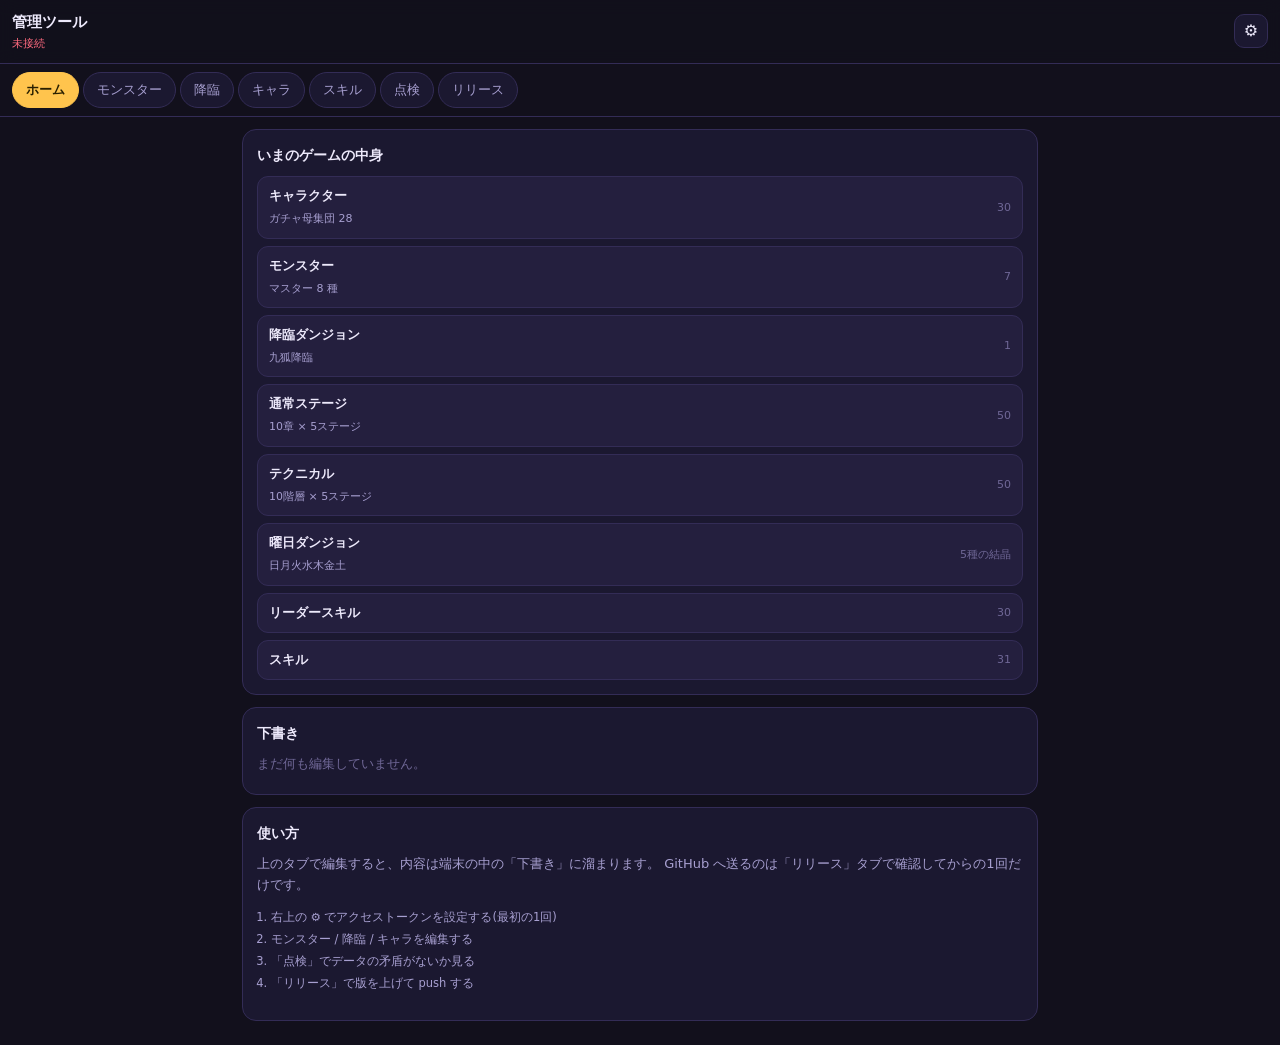
==== admin/index.html @ 15f5174f "管理ツール(admin/)を新設する ゲーム本体とは別のPWA。モンスター・降臨・キャラクターを編集して GitHub へ直接 push する。  ■ 仕組み 編集内容はすぐ送らず端末の下書き(loc" ====
<!doctype html>
<html lang="ja">
<head>
<meta charset="utf-8">
<meta name="viewport" content="width=device-width, initial-scale=1, viewport-fit=cover">
<title>オーラコネクト 管理ツール</title>
<meta name="robots" content="noindex, nofollow">
<meta name="theme-color" content="#12101c">
<meta name="apple-mobile-web-app-capable" content="yes">
<meta name="apple-mobile-web-app-title" content="ACB管理">
<meta name="apple-mobile-web-app-status-bar-style" content="black-translucent">
<!-- admin/sw.js の CACHE_NAME に必ずそろえる -->
<meta name="admin-version" content="1">
<link rel="manifest" href="./manifest.json">
<link rel="icon" href="./icon.svg" type="image/svg+xml">
<link rel="apple-touch-icon" href="./icon-180.png">
<link rel="stylesheet" href="./css/admin.css">
</head>
<body>

<header class="appbar">
  <button class="icon-btn" id="backBtn" hidden aria-label="戻る">‹</button>
  <div class="appbar-title">
    <strong id="screenTitle">管理ツール</strong>
    <span class="repo-chip" id="repoChip">未接続</span>
  </div>
  <button class="icon-btn" id="settingsBtn" aria-label="設定">⚙</button>
</header>

<nav class="tabs" id="tabs">
  <button data-go="home" class="tab on">ホーム</button>
  <button data-go="enemies" class="tab">モンスター</button>
  <button data-go="raids" class="tab">降臨</button>
  <button data-go="characters" class="tab">キャラ</button>
  <button data-go="skills" class="tab">スキル</button>
  <button data-go="tools" class="tab">点検</button>
  <button data-go="release" class="tab">リリース<span class="badge" id="draftBadge" hidden>0</span></button>
</nav>

<main id="view" class="view"></main>

<div id="modalHost" hidden></div>
<div id="toast" class="toast"></div>

<noscript>このツールは JavaScript が必要です。</noscript>
<script type="module" src="./js/main.js"></script>
</body>
</html>
---- admin/css/admin.css ----
/* =========================================================
 * admin.css — 管理ツールの見た目
 * ゲーム本体とは別物なので、読みやすさ優先の実務的な作り。
 * =======================================================*/
:root{
  --bg:#12101c; --panel:#1b1830; --panel-2:#241f3e; --line:#332c56;
  --ink:#EDE9FB; --ink-dim:#A79FD0; --ink-faint:#6F6796;
  --accent:#FFC44D; --ok:#5BE08C; --ng:#FF6B7F; --link:#8FD8FF;
  color-scheme:dark;
}
*{box-sizing:border-box;}
html,body{margin:0;background:var(--bg);color:var(--ink);
  font:14px/1.6 system-ui,-apple-system,"Hiragino Sans","Noto Sans JP",sans-serif;}
body{padding-bottom:env(safe-area-inset-bottom,0px);}
img{max-width:100%;}
[hidden]{display:none!important;}
button,input,select,textarea{font:inherit;color:inherit;}

/* --- 上のバー --- */
.appbar{position:sticky;top:0;z-index:20;display:flex;align-items:center;gap:8px;
  padding:calc(env(safe-area-inset-top,0px) + 10px) 12px 10px;
  background:rgba(18,16,28,.94);backdrop-filter:blur(8px);border-bottom:1px solid var(--line);}
.appbar-title{flex:1;min-width:0;display:flex;flex-direction:column;gap:2px;}
.appbar-title strong{font-size:15px;}
.repo-chip{font-size:10.5px;color:var(--ink-faint);font-family:ui-monospace,monospace;
  white-space:nowrap;overflow:hidden;text-overflow:ellipsis;}
.repo-chip.ok{color:var(--ok);}
.repo-chip.ng{color:var(--ng);}
.icon-btn{width:34px;height:34px;flex:0 0 34px;border:1px solid var(--line);border-radius:10px;
  background:var(--panel);font-size:16px;line-height:1;cursor:pointer;
  -webkit-appearance:none;appearance:none;}

/* --- タブ --- */
.tabs{position:sticky;top:calc(env(safe-area-inset-top,0px) + 55px);z-index:19;
  display:flex;gap:4px;overflow-x:auto;padding:8px 12px;background:var(--bg);
  border-bottom:1px solid var(--line);scrollbar-width:none;}
.tabs::-webkit-scrollbar{display:none;}
.tab{position:relative;flex:0 0 auto;padding:7px 13px;border:1px solid var(--line);
  border-radius:999px;background:var(--panel);color:var(--ink-dim);font-size:12.5px;
  cursor:pointer;-webkit-appearance:none;appearance:none;white-space:nowrap;}
.tab.on{background:var(--accent);border-color:var(--accent);color:#2a2000;font-weight:700;}
.badge{display:inline-block;min-width:16px;margin-left:5px;padding:0 4px;border-radius:9px;
  background:var(--ng);color:#fff;font-size:10px;font-weight:700;line-height:16px;text-align:center;}

/* --- 本文 --- */
.view{padding:12px;max-width:820px;margin:0 auto;}
.card{background:var(--panel);border:1px solid var(--line);border-radius:14px;
  padding:14px;margin-bottom:12px;}
.card-head{display:flex;align-items:center;gap:8px;margin-bottom:10px;flex-wrap:wrap;}
.card-head h2{margin:0;font-size:14px;flex:1;min-width:120px;}
.card-actions{display:flex;gap:6px;flex-wrap:wrap;}
h2,h3{margin:0 0 8px;}
h3{font-size:13px;color:var(--ink-dim);}
p.lead{margin:0 0 10px;color:var(--ink-dim);font-size:13px;}
p.empty{margin:6px 0;color:var(--ink-faint);font-size:12.5px;}
.small{font-size:11.5px;}
.mono{font-family:ui-monospace,SFMono-Regular,Menlo,monospace;}
.ok{color:var(--ok);} .ng{color:var(--ng);}
.warn{margin:0 0 10px;padding:9px 11px;border-radius:10px;font-size:12px;
  background:rgba(255,107,127,.12);border:1px solid rgba(255,107,127,.4);color:#FFD9DF;}
.note{margin:0 0 10px;padding:9px 11px;border-radius:10px;font-size:12px;
  background:rgba(143,216,255,.10);border:1px solid rgba(143,216,255,.3);color:#D6F1FF;}
pre.err,pre.diff{overflow-x:auto;padding:10px;border-radius:10px;background:#0e0c18;
  border:1px solid var(--line);font-size:11px;line-height:1.5;
  font-family:ui-monospace,SFMono-Regular,Menlo,monospace;}

/* --- ボタン --- */
.btn{padding:8px 14px;border:1px solid var(--line);border-radius:10px;background:var(--panel-2);
  color:var(--ink);font-size:12.5px;cursor:pointer;-webkit-appearance:none;appearance:none;}
.btn:disabled{opacity:.45;cursor:default;}
.btn.primary{background:var(--accent);border-color:var(--accent);color:#2a2000;font-weight:700;}
.btn.danger{background:rgba(255,107,127,.16);border-color:rgba(255,107,127,.5);color:#FFC6CE;}
.btn.wide{width:100%;}
.row-btns{display:flex;gap:8px;flex-wrap:wrap;margin:10px 0;}

/* --- 入力欄 --- */
.field{display:block;margin-bottom:10px;}
.field>span{display:block;margin-bottom:4px;font-size:11.5px;color:var(--ink-dim);}
.field .hint{margin-left:6px;color:var(--ink-faint);font-size:10.5px;}
.field input,.field select,.field textarea{width:100%;padding:8px 10px;border-radius:9px;
  border:1px solid var(--line);background:#100e1c;color:var(--ink);
  -webkit-appearance:none;appearance:none;}
.field textarea{resize:vertical;line-height:1.5;}
.grid2{display:grid;grid-template-columns:repeat(auto-fit,minmax(140px,1fr));gap:0 10px;}
.grid3{display:grid;grid-template-columns:repeat(auto-fit,minmax(96px,1fr));gap:0 10px;}

/* --- アイコン一覧 --- */
.icon-grid{display:grid;grid-template-columns:repeat(auto-fill,minmax(78px,1fr));gap:9px;}
.icon-cell{position:relative;padding:0;border:1px solid var(--line);border-radius:12px;
  background:var(--panel-2);cursor:pointer;overflow:hidden;text-align:center;
  -webkit-appearance:none;appearance:none;color:var(--ink);}
.icon-cell .thumb{display:block;width:100%;aspect-ratio:1;object-fit:cover;background:#0e0c18;}
.icon-cell .emoji{display:flex;align-items:center;justify-content:center;
  width:100%;aspect-ratio:1;font-size:30px;background:#0e0c18;}
.icon-cell .cap{display:block;padding:4px 3px 6px;font-size:10.5px;line-height:1.3;
  white-space:nowrap;overflow:hidden;text-overflow:ellipsis;}
.icon-cell .tagline{position:absolute;top:4px;left:4px;padding:1px 5px;border-radius:6px;
  background:rgba(0,0,0,.66);font-size:9.5px;}
.icon-cell .tagline.new{background:var(--accent);color:#2a2000;font-weight:700;}
.icon-cell.on{border-color:var(--accent);box-shadow:0 0 0 2px rgba(255,196,77,.3);}

/* --- 一覧の行 --- */
.rows{display:flex;flex-direction:column;gap:7px;}
.row{display:flex;align-items:center;gap:9px;padding:9px 11px;border-radius:11px;
  background:var(--panel-2);border:1px solid var(--line);text-align:left;width:100%;
  cursor:pointer;-webkit-appearance:none;appearance:none;color:var(--ink);}
.row .grow{flex:1;min-width:0;}
.row b{display:block;font-size:12.5px;}
.row .sub{font-size:11px;color:var(--ink-dim);}
.row .tail{flex:0 0 auto;font-size:11px;color:var(--ink-faint);font-variant-numeric:tabular-nums;}
.row.flat{cursor:default;}

.kv{display:grid;grid-template-columns:auto 1fr;gap:3px 12px;font-size:12px;margin:0 0 10px;}
.kv dt{color:var(--ink-faint);}
.kv dd{margin:0;font-variant-numeric:tabular-nums;}

table.data{width:100%;border-collapse:collapse;font-size:11.5px;}
table.data th,table.data td{padding:5px 7px;border-bottom:1px solid var(--line);text-align:left;}
table.data th{color:var(--ink-dim);font-weight:600;}
table.data td.num{text-align:right;font-variant-numeric:tabular-nums;}
.scroll-x{overflow-x:auto;}

/* --- フロア編集 --- */
.floor{border:1px solid var(--line);border-radius:12px;padding:10px;margin-bottom:9px;
  background:var(--panel-2);}
.floor-head{display:flex;align-items:center;gap:8px;margin-bottom:8px;}
.floor-head b{flex:1;font-size:12.5px;}
.slot{display:flex;align-items:center;gap:8px;padding:6px 8px;border-radius:9px;
  background:#100e1c;border:1px solid var(--line);margin-bottom:6px;}
.slot .grow{flex:1;min-width:0;}
.slot .mini{width:54px;padding:4px 6px;border-radius:7px;border:1px solid var(--line);
  background:#0b0a14;color:var(--ink);text-align:right;font-size:11.5px;}
/* 出現モンスターの枠。名前が読めないと配置できないので1行目を丸ごと使う */
.slot-stack{display:block;}
.slot-line{display:flex;align-items:center;gap:8px;}
.slot-line+.slot-line{margin-top:6px;}
.slot-line select,.slot-line .mini{padding:5px 7px;border-radius:7px;border:1px solid var(--line);
  background:#0b0a14;color:var(--ink);font-size:11.5px;}
.slot-line select.grow{flex:1;min-width:0;}
.slot-line label.small{display:flex;align-items:center;gap:4px;flex:0 0 auto;color:var(--ink-dim);}

/* --- 画像 --- */
.drop{display:block;padding:16px;border:1.5px dashed var(--line);border-radius:12px;
  text-align:center;color:var(--ink-dim);font-size:12px;cursor:pointer;background:#100e1c;}
.drop input{display:none;}
.shots{display:flex;gap:9px;flex-wrap:wrap;margin:9px 0;}
.shot{width:104px;}
.shot img{width:104px;height:104px;object-fit:cover;border-radius:10px;
  border:1px solid var(--line);background:#0e0c18;}
.shot.wide img{width:100%;height:auto;aspect-ratio:16/9;}
.shot .cap{display:block;font-size:10.5px;color:var(--ink-faint);margin-top:3px;word-break:break-all;}

/* --- モーダル --- */
#modalHost{position:fixed;inset:0;z-index:40;}
.modal-back{position:absolute;inset:0;background:rgba(6,5,12,.72);
  display:flex;align-items:flex-end;justify-content:center;padding:0;}
.modal{width:100%;max-width:640px;max-height:92vh;display:flex;flex-direction:column;
  background:var(--panel);border:1px solid var(--line);
  border-radius:16px 16px 0 0;overflow:hidden;}
.modal-head{display:flex;align-items:center;gap:8px;padding:12px 14px;
  border-bottom:1px solid var(--line);}
.modal-head h2{margin:0;flex:1;font-size:14px;}
.modal-body{padding:14px;overflow-y:auto;flex:1;}
.modal-foot{display:flex;gap:8px;justify-content:flex-end;padding:11px 14px;
  border-top:1px solid var(--line);padding-bottom:calc(11px + env(safe-area-inset-bottom,0px));}
@media (min-width:640px){
  .modal-back{align-items:center;padding:16px;}
  .modal{border-radius:16px;}
}

/* --- トースト --- */
.toast{position:fixed;left:50%;bottom:calc(20px + env(safe-area-inset-bottom,0px));
  transform:translate(-50%,14px);z-index:50;
  padding:10px 16px;border-radius:999px;background:#2b2547;border:1px solid var(--line);
  font-size:12.5px;opacity:0;pointer-events:none;transition:opacity .2s,transform .2s;
  max-width:calc(100vw - 32px);text-align:center;}
.toast.show{opacity:1;transform:translate(-50%,0);}
.toast.ng{background:#4a1f2a;border-color:rgba(255,107,127,.5);}
.toast.ok{background:#1e4030;border-color:rgba(91,224,140,.5);}

/* --- 進捗 --- */
.bar{height:6px;border-radius:3px;background:#0e0c18;overflow:hidden;margin:8px 0;}
.bar>i{display:block;height:100%;background:var(--accent);width:0;transition:width .2s;}
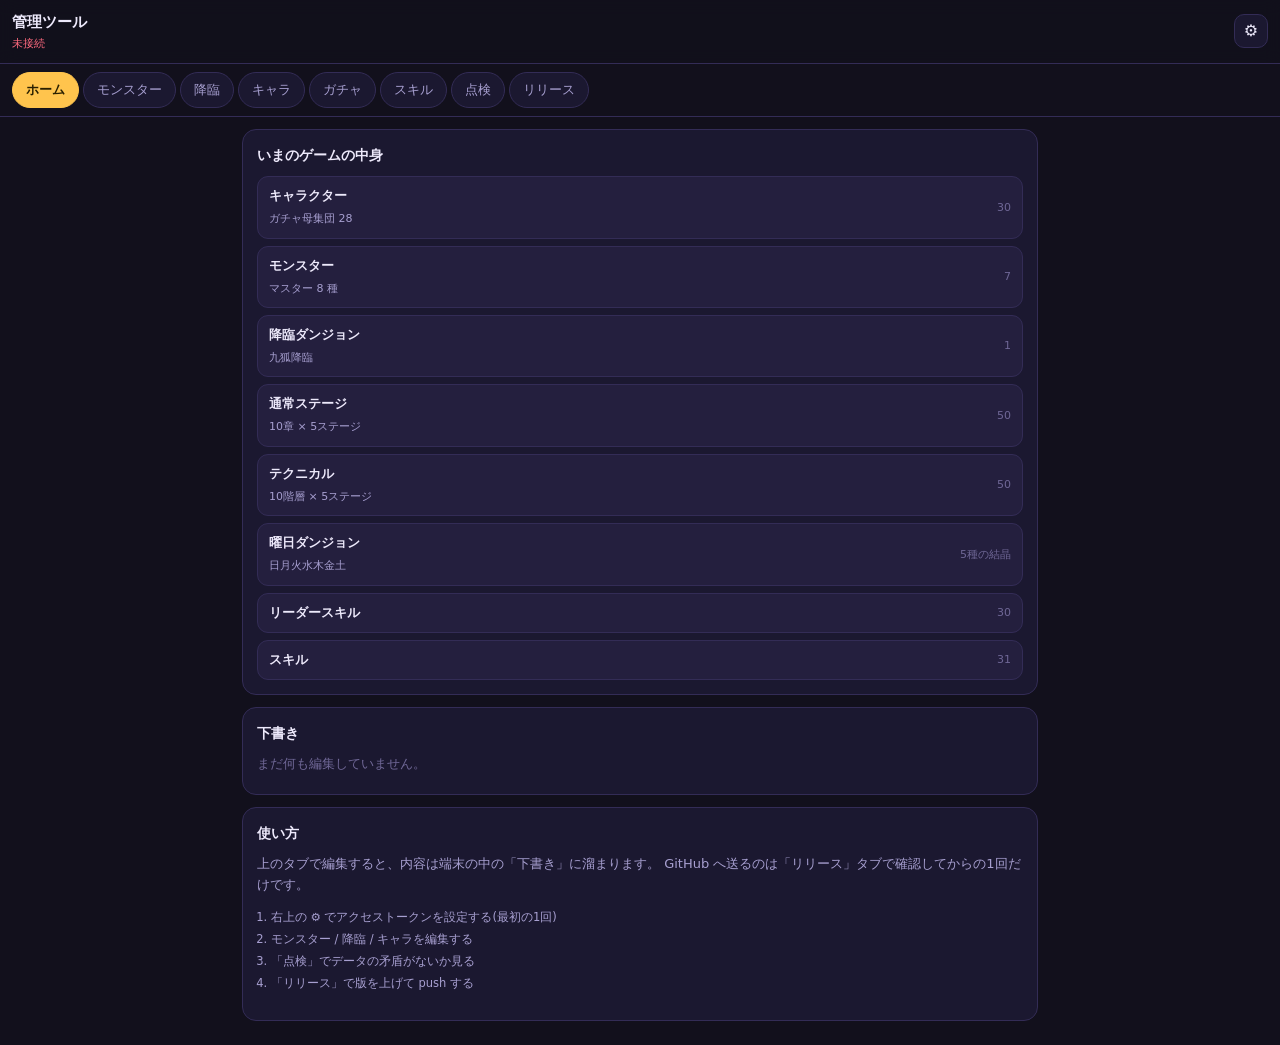
==== commit 6bda2c90: "ホームのバナーを切り替え式にし、PUとアトラスを管理ツールから触れるようにする ■ ホームのバナー(src/js/data/banners.js を新設) 固定の1枚だった降臨バナーを、数秒ごとに入れ" ====
--- a/admin/index.html
+++ b/admin/index.html
@@ -9,7 +9,8 @@
 <meta name="apple-mobile-web-app-capable" content="yes">
 <meta name="apple-mobile-web-app-title" content="ACB管理">
 <meta name="apple-mobile-web-app-status-bar-style" content="black-translucent">
-<!-- admin/sw.js の CACHE_NAME に必ずそろえる -->
+<!-- 表示用の覚え書き。ゲーム本体と違い版の突き合わせはしていない
+     (admin/sw.js は network-first なので、開けば新しいものが載る) -->
 <meta name="admin-version" content="1">
 <link rel="manifest" href="./manifest.json">
 <link rel="icon" href="./icon.svg" type="image/svg+xml">
@@ -32,6 +33,7 @@
   <button data-go="enemies" class="tab">モンスター</button>
   <button data-go="raids" class="tab">降臨</button>
   <button data-go="characters" class="tab">キャラ</button>
+  <button data-go="gacha" class="tab">ガチャ</button>
   <button data-go="skills" class="tab">スキル</button>
   <button data-go="tools" class="tab">点検</button>
   <button data-go="release" class="tab">リリース<span class="badge" id="draftBadge" hidden>0</span></button>
--- a/admin/css/admin.css
+++ b/admin/css/admin.css
@@ -80,6 +80,16 @@
 .field input,.field select,.field textarea{width:100%;padding:8px 10px;border-radius:9px;
   border:1px solid var(--line);background:#100e1c;color:var(--ink);
   -webkit-appearance:none;appearance:none;}
+/* チェックボックスは appearance を消すと入/切が見分けられなくなるので、
+   上の一括指定から外して自前で描く(素の見た目には戻せないため) */
+input[type=checkbox]{width:18px!important;height:18px;flex:0 0 18px;margin:0 6px 0 0;padding:0!important;
+  border:1.5px solid var(--line);border-radius:5px;background:#100e1c;
+  display:inline-grid;place-content:center;cursor:pointer;vertical-align:-3px;}
+input[type=checkbox]::before{content:'';width:10px;height:10px;transform:scale(0);
+  transition:transform .12s ease;box-shadow:inset 1em 1em var(--accent);
+  clip-path:polygon(14% 44%,0 65%,50% 100%,100% 16%,80% 0,43% 62%);}
+input[type=checkbox]:checked{border-color:var(--accent);}
+input[type=checkbox]:checked::before{transform:scale(1);}
 .field textarea{resize:vertical;line-height:1.5;}
 .grid2{display:grid;grid-template-columns:repeat(auto-fit,minmax(140px,1fr));gap:0 10px;}
 .grid3{display:grid;grid-template-columns:repeat(auto-fit,minmax(96px,1fr));gap:0 10px;}
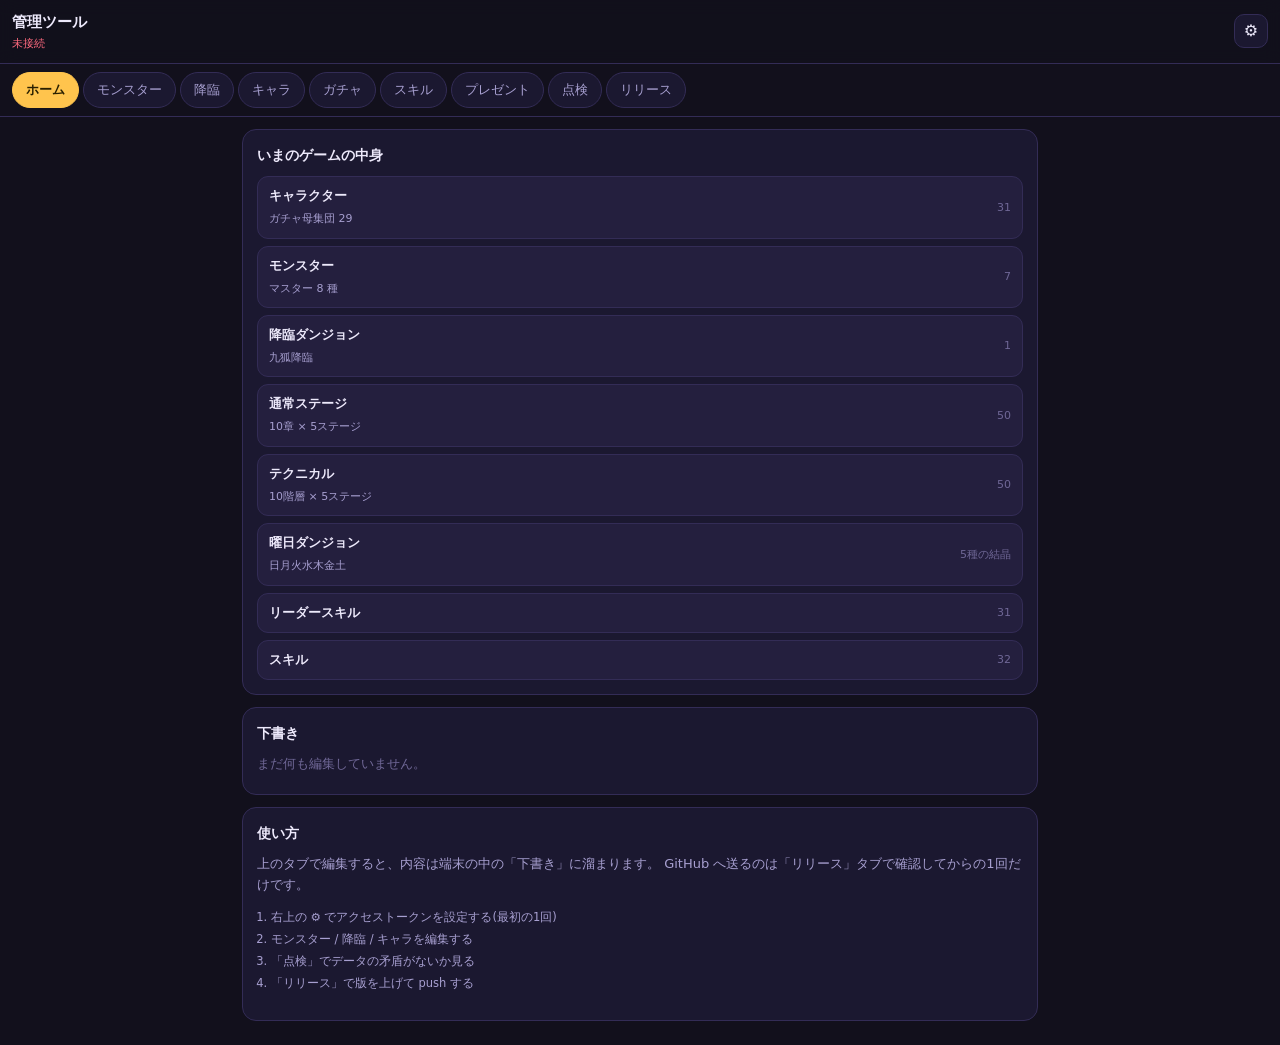
==== commit 27de4af0: "中断したダンジョンを入ったときの編成で再開し、管理ツールにプレゼントを足す 編成 - 中断データにサポートしか控えていなかったため、再開時に自陣3人を   そのときの編成から作り直していた。中断中にチ" ====
--- a/admin/index.html
+++ b/admin/index.html
@@ -35,6 +35,7 @@
   <button data-go="characters" class="tab">キャラ</button>
   <button data-go="gacha" class="tab">ガチャ</button>
   <button data-go="skills" class="tab">スキル</button>
+  <button data-go="gifts" class="tab">プレゼント</button>
   <button data-go="tools" class="tab">点検</button>
   <button data-go="release" class="tab">リリース<span class="badge" id="draftBadge" hidden>0</span></button>
 </nav>
--- a/admin/css/admin.css
+++ b/admin/css/admin.css
@@ -157,7 +157,9 @@
 .shot{width:104px;}
 .shot img{width:104px;height:104px;object-fit:cover;border-radius:10px;
   border:1px solid var(--line);background:#0e0c18;}
-.shot.wide img{width:100%;height:auto;aspect-ratio:16/9;}
+/* 横長のプレビュー。書き出すバナーと同じ比率で見せる(ここがずれると、
+   切り落とされていないのに切れて見える) */
+.shot.wide img{width:100%;height:auto;aspect-ratio:2.7;object-fit:contain;}
 .shot .cap{display:block;font-size:10.5px;color:var(--ink-faint);margin-top:3px;word-break:break-all;}
 
 /* --- モーダル --- */
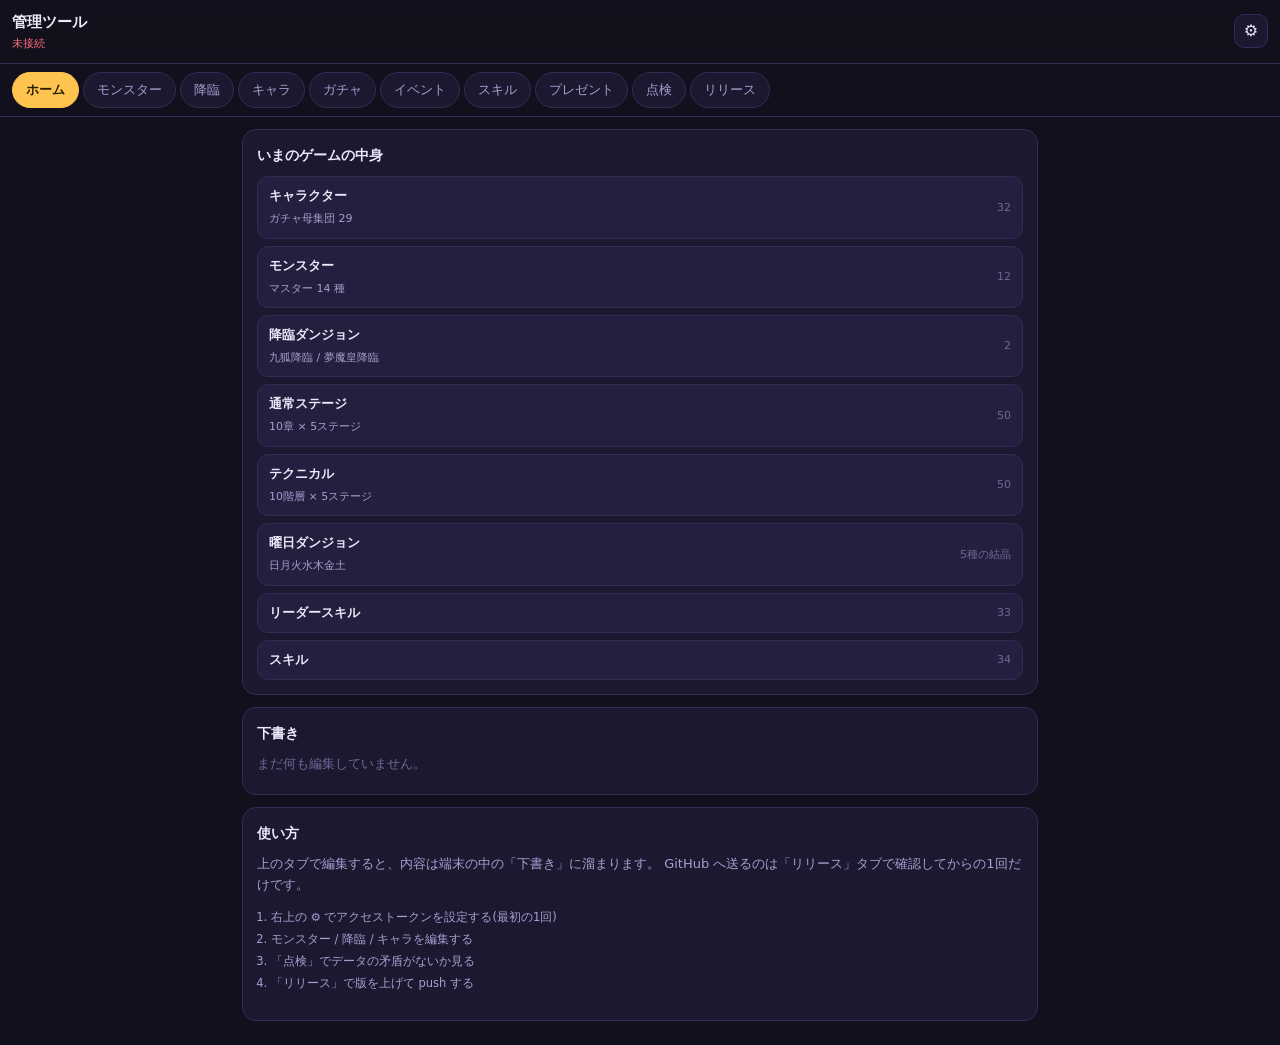
==== commit 5eef29d1: "feat: add scheduled events and candy exchange administration" ====
--- a/admin/index.html
+++ b/admin/index.html
@@ -34,6 +34,7 @@
   <button data-go="raids" class="tab">降臨</button>
   <button data-go="characters" class="tab">キャラ</button>
   <button data-go="gacha" class="tab">ガチャ</button>
+  <button data-go="events" class="tab">イベント</button>
   <button data-go="skills" class="tab">スキル</button>
   <button data-go="gifts" class="tab">プレゼント</button>
   <button data-go="tools" class="tab">点検</button>
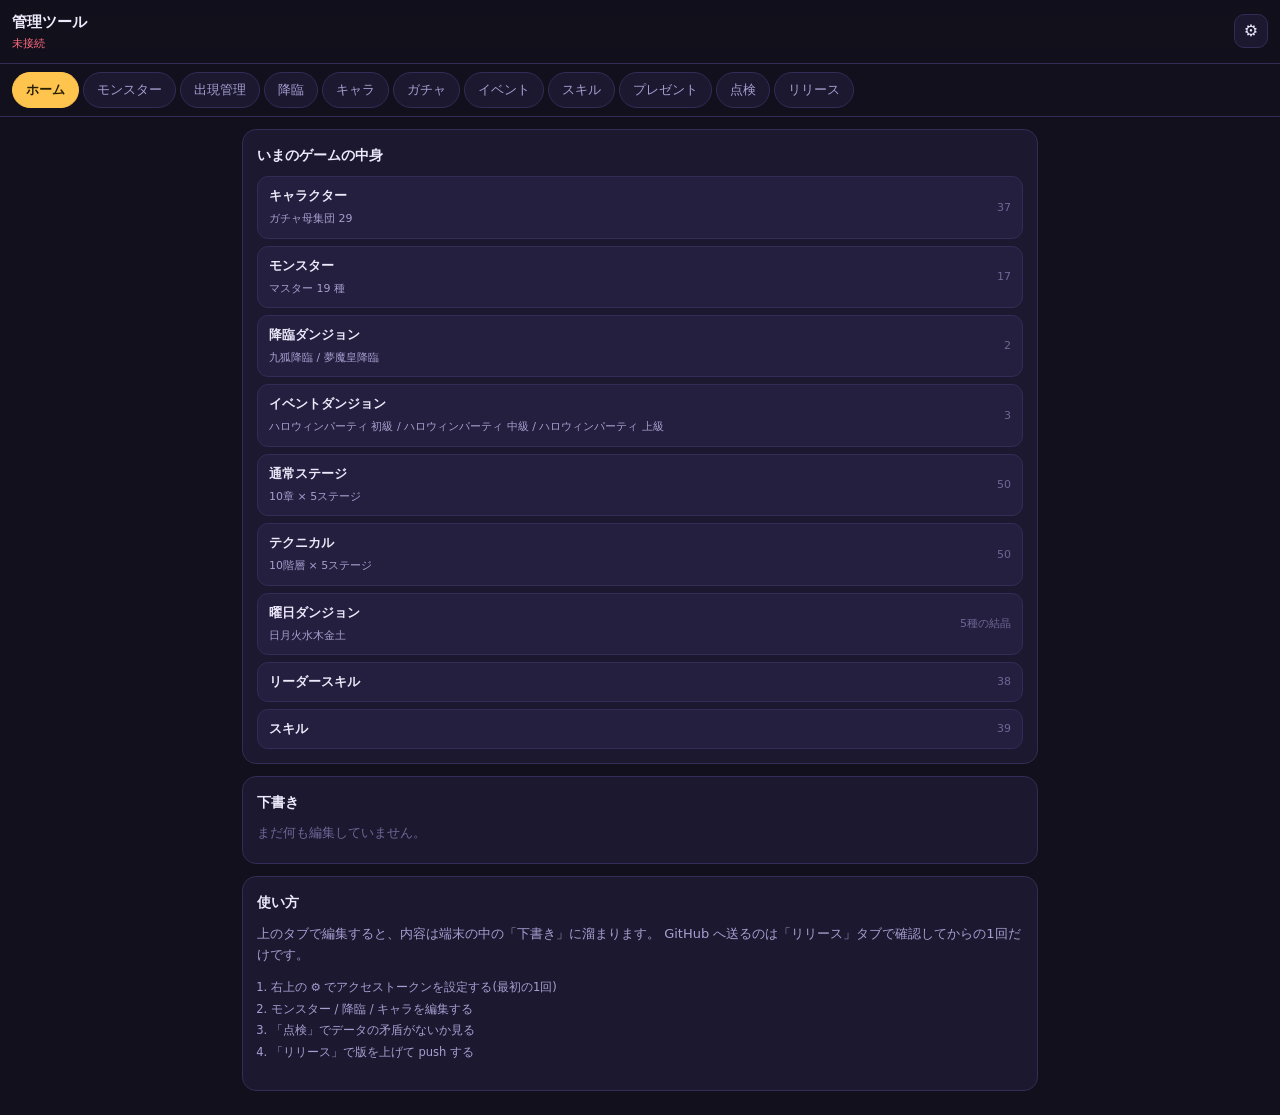
==== commit 55295412: "Add distinct enemies and curate special dungeon encounters" ====
--- a/admin/index.html
+++ b/admin/index.html
@@ -31,6 +31,7 @@
 <nav class="tabs" id="tabs">
   <button data-go="home" class="tab on">ホーム</button>
   <button data-go="enemies" class="tab">モンスター</button>
+  <button data-go="encounters" class="tab">出現管理</button>
   <button data-go="raids" class="tab">降臨</button>
   <button data-go="characters" class="tab">キャラ</button>
   <button data-go="gacha" class="tab">ガチャ</button>
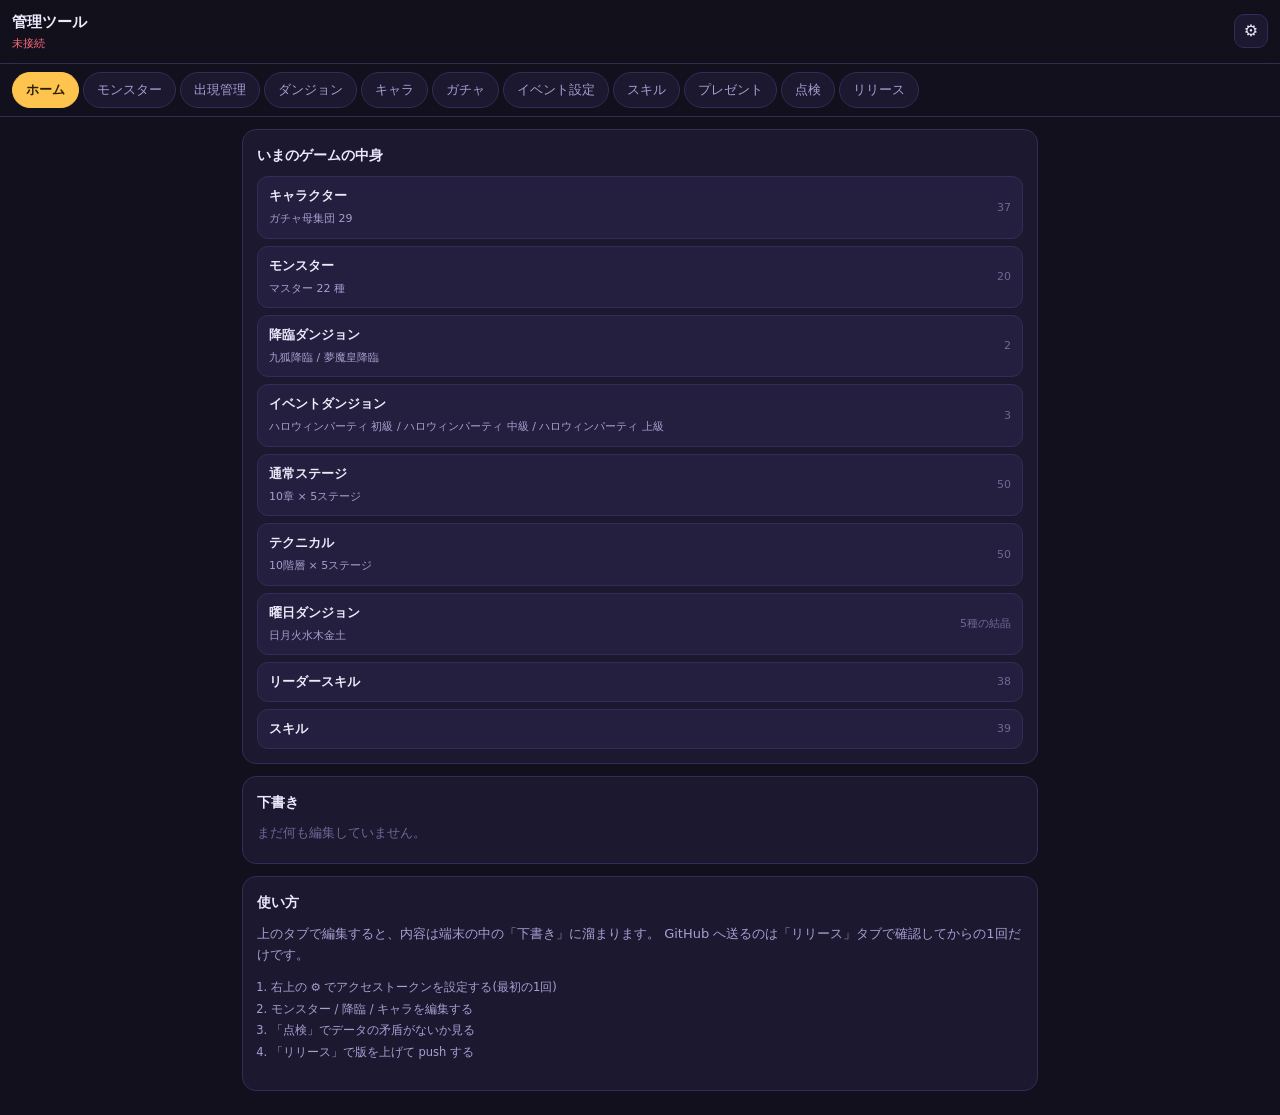
==== commit f4d99da8: "Clarify admin dungeon labels and add Halloween X key visual" ====
--- a/admin/index.html
+++ b/admin/index.html
@@ -32,10 +32,10 @@
   <button data-go="home" class="tab on">ホーム</button>
   <button data-go="enemies" class="tab">モンスター</button>
   <button data-go="encounters" class="tab">出現管理</button>
-  <button data-go="raids" class="tab">降臨</button>
+  <button data-go="raids" class="tab">ダンジョン</button>
   <button data-go="characters" class="tab">キャラ</button>
   <button data-go="gacha" class="tab">ガチャ</button>
-  <button data-go="events" class="tab">イベント</button>
+  <button data-go="events" class="tab">イベント設定</button>
   <button data-go="skills" class="tab">スキル</button>
   <button data-go="gifts" class="tab">プレゼント</button>
   <button data-go="tools" class="tab">点検</button>
